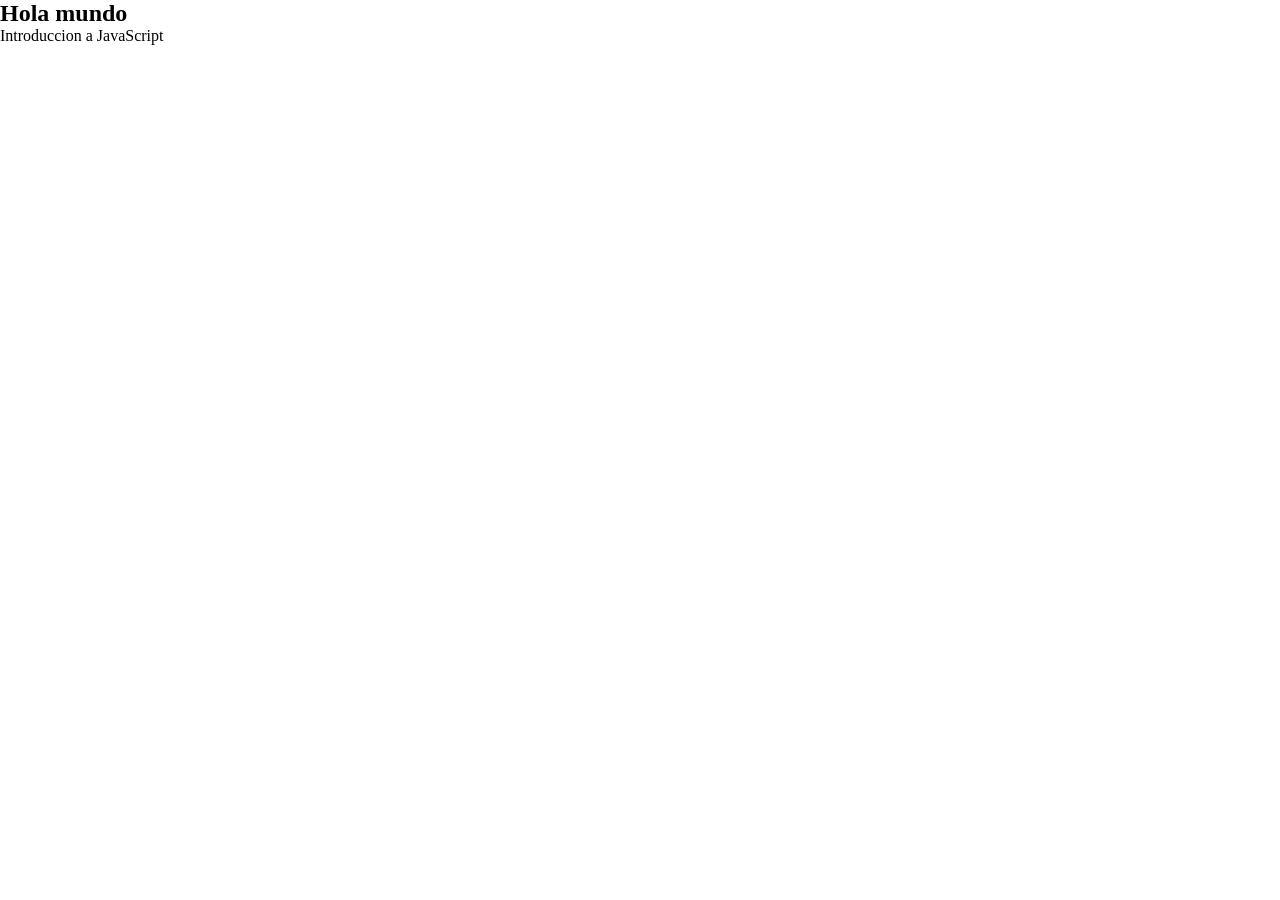
==== index.html @ 61e59fb0 "Pagina web dinamica" ====
<!DOCTYPE html>
<html lang="en">
<head>
    <meta charset="UTF-8">
    <meta name="viewport" content="width=device-width, initial-scale=1.0">
    <title>Document</title>

    <link rel="stylesheet" href="config.css">

</head>
<body>
    
    <script src="./main.js"></script>
</body>
</html>
---- config.css ----
* {
    margin: 0;
    padding: 0;
    box-sizing: border-box;
}

.titulo {

}
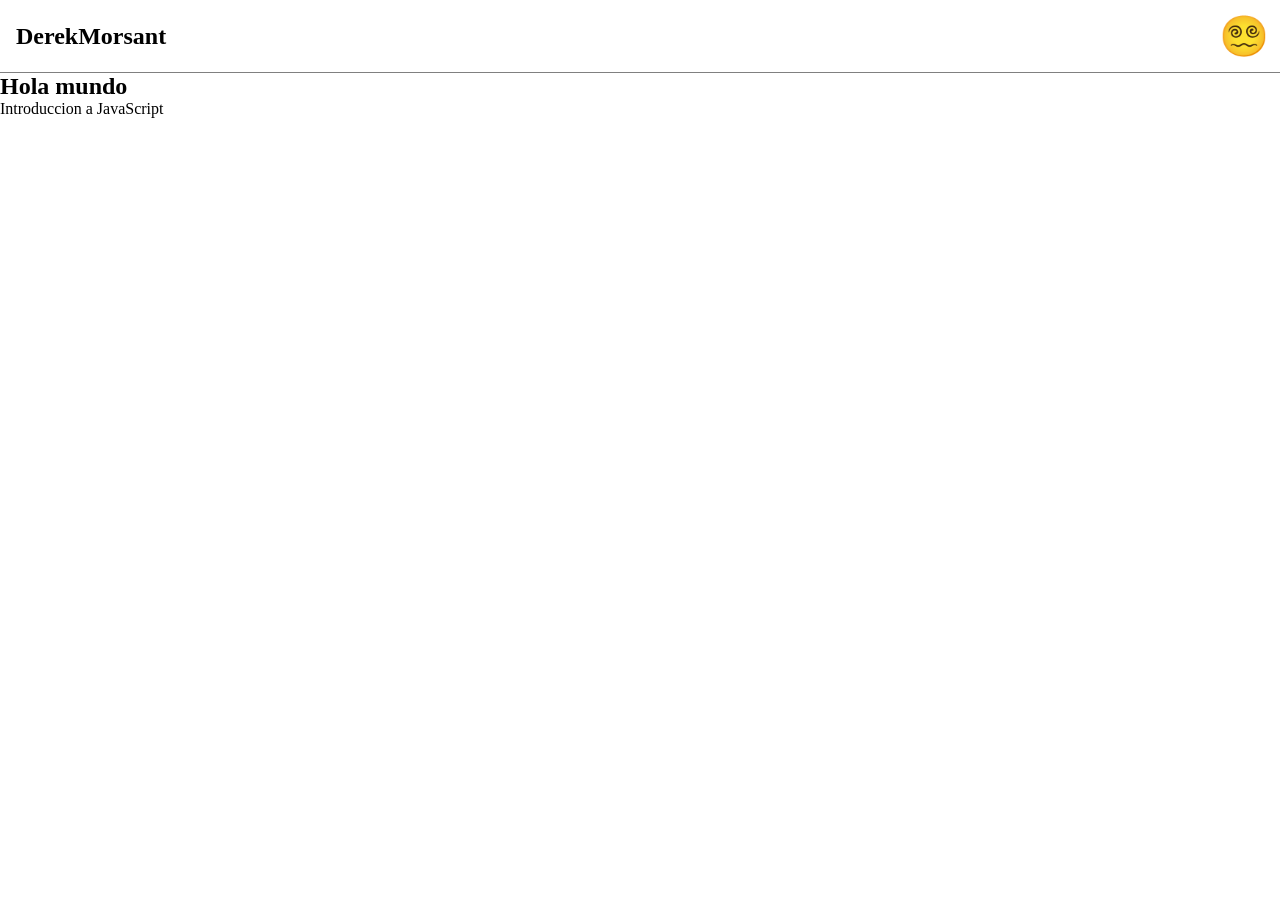
==== commit e71a1ef9: "Commit control" ====
--- a/index.html
+++ b/index.html
@@ -5,11 +5,14 @@
     <meta name="viewport" content="width=device-width, initial-scale=1.0">
     <title>Document</title>
 
+    <link rel="stylesheet" href="components/header/headerComponent.css">
     <link rel="stylesheet" href="config.css">
+
 
 </head>
 <body>
     
-    <script src="./main.js"></script>
+    <script src="./main.js" type="module"></script>
+    
 </body>
 </html>
--- a/components/header/headerComponent.css
+++ b/components/header/headerComponent.css
@@ -0,0 +1,18 @@
+.div {
+    height: 40px;
+    width: 40px;
+    display: flex;
+    align-items: center;
+    justify-content: center;
+    font-size: 40px;
+}
+
+.header {
+    display: grid;
+    grid-template-columns: 1fr auto;
+    align-items: center;
+
+    border-bottom: 1px solid gray;
+    padding: 1rem;
+}
+
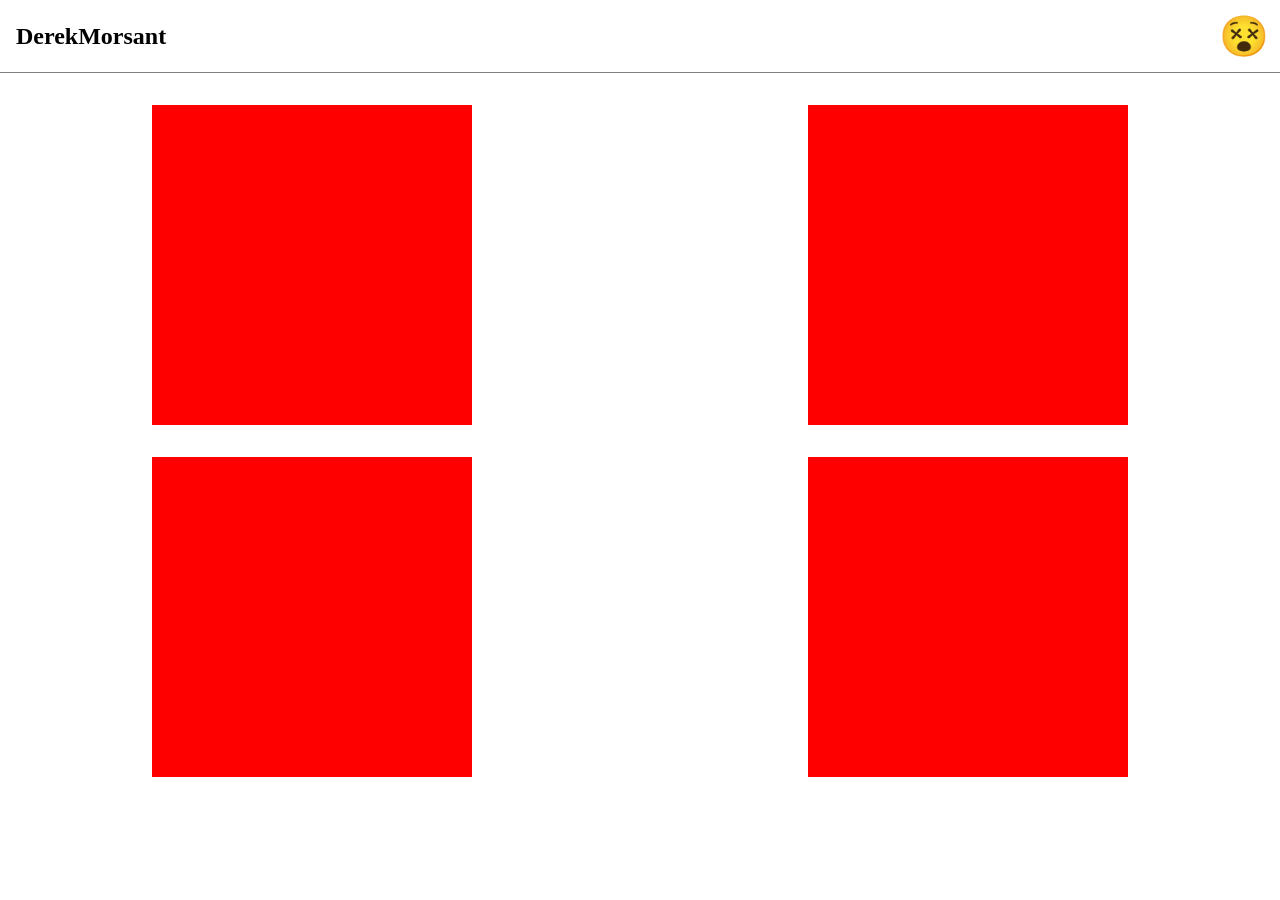
==== commit 0f4ca022: "Add files via upload" ====
--- a/index.html
+++ b/index.html
@@ -5,6 +5,8 @@
     <meta name="viewport" content="width=device-width, initial-scale=1.0">
     <title>Document</title>
 
+    <link rel="stylesheet" href="./components/seccion1/seccion1Component.css">
+    <link rel="stylesheet" href="./modulos/item/itemModulo.css">
     <link rel="stylesheet" href="components/header/headerComponent.css">
     <link rel="stylesheet" href="config.css">
 
--- a/components/seccion1/seccion1Component.css
+++ b/components/seccion1/seccion1Component.css
@@ -0,0 +1,11 @@
+.seccion-1 {
+    display: grid;
+    grid-template-columns: 1fr 1fr;
+    grid-template-rows: 1fr 1fr;
+    gap: 2rem;
+
+    margin-top: 2rem;
+
+    justify-items: center;
+    
+}
--- a/modulos/item/itemModulo.css
+++ b/modulos/item/itemModulo.css
@@ -0,0 +1,5 @@
+.item {
+    height: 20rem;
+    width: 20rem;
+    background-color: red;
+}
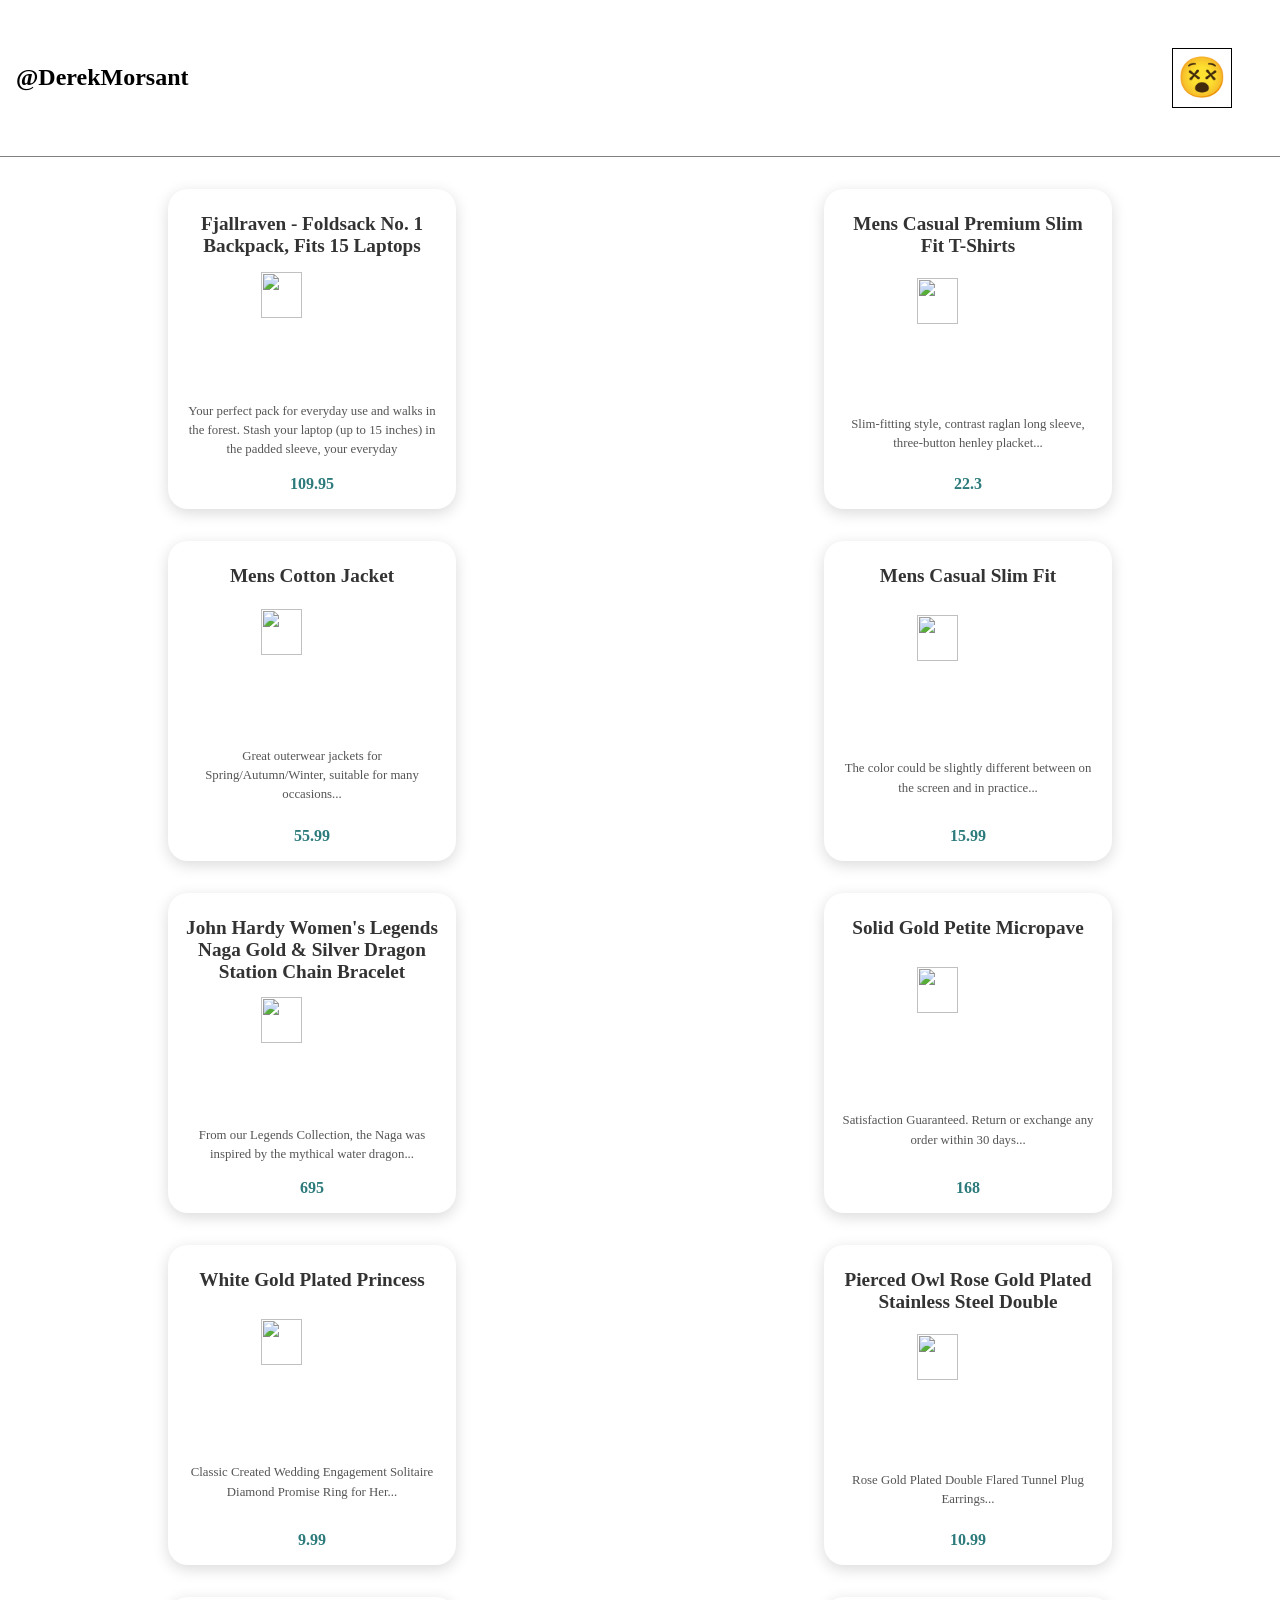
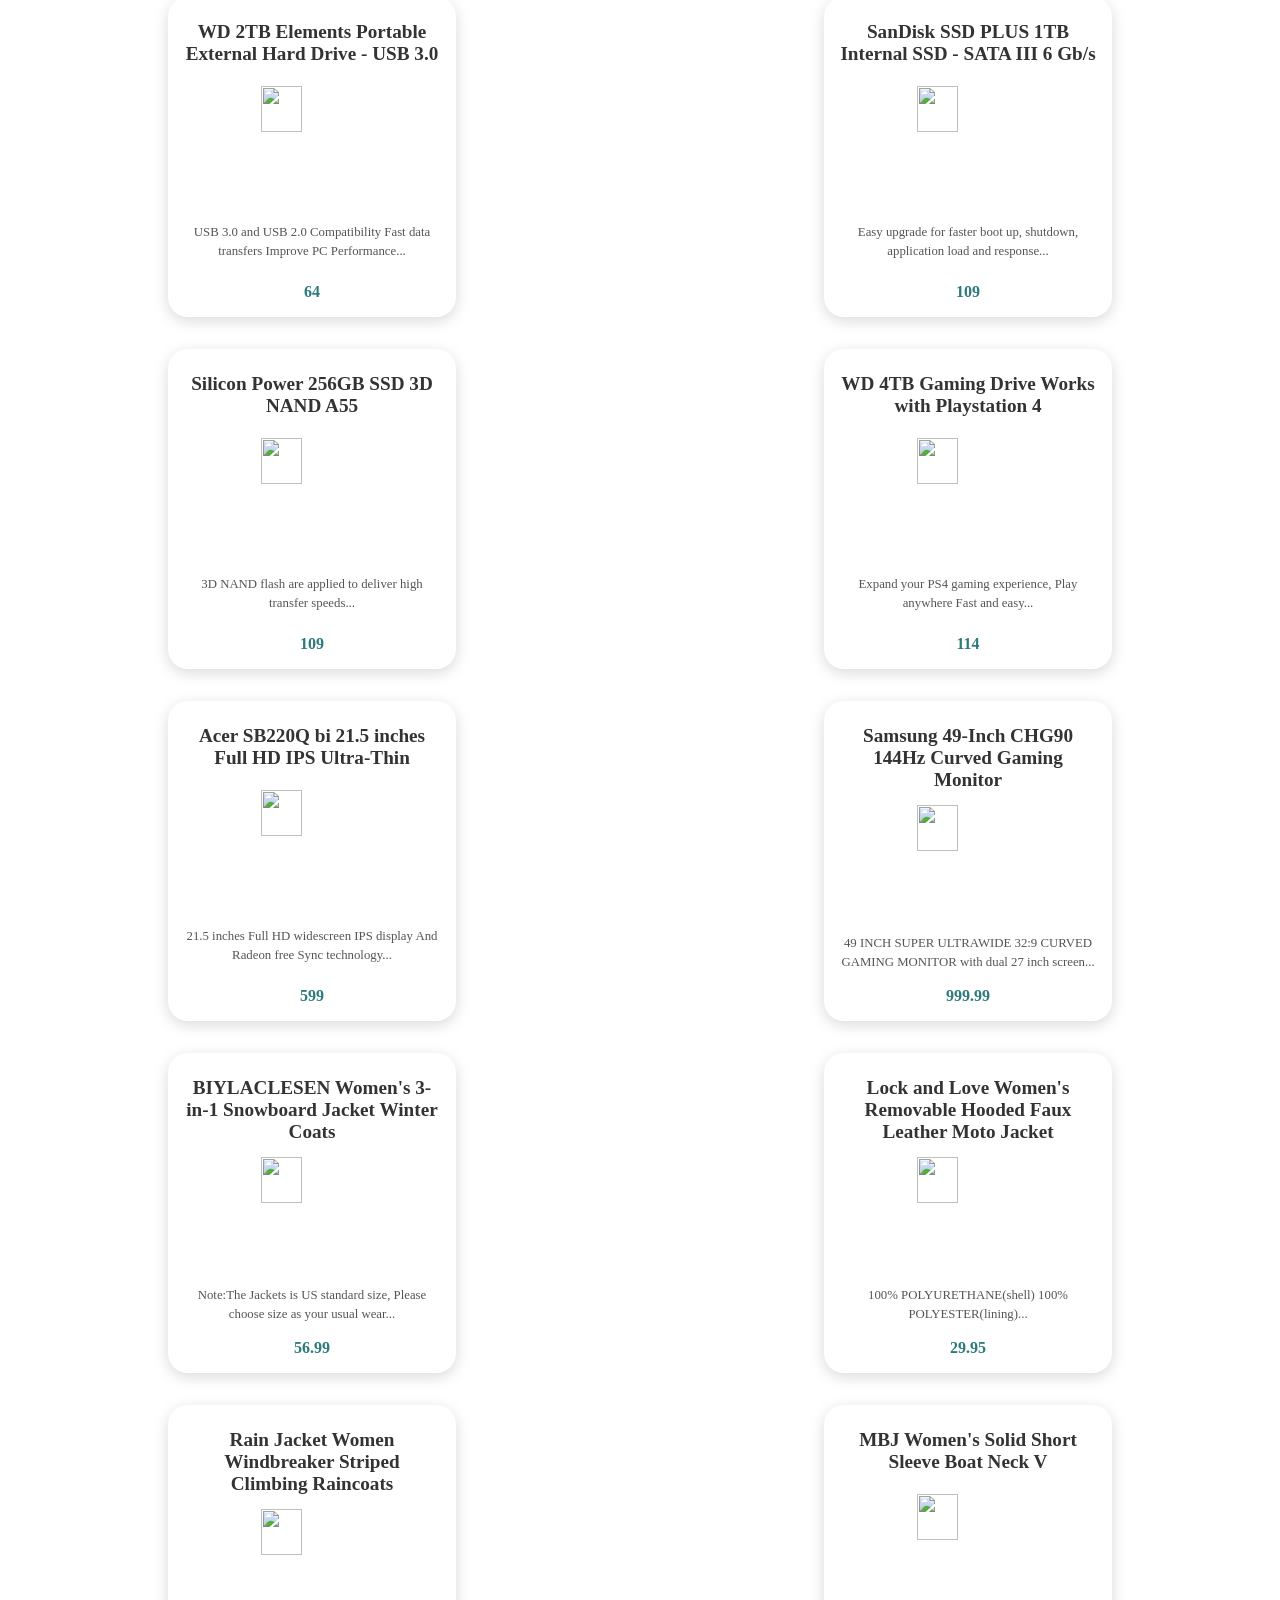
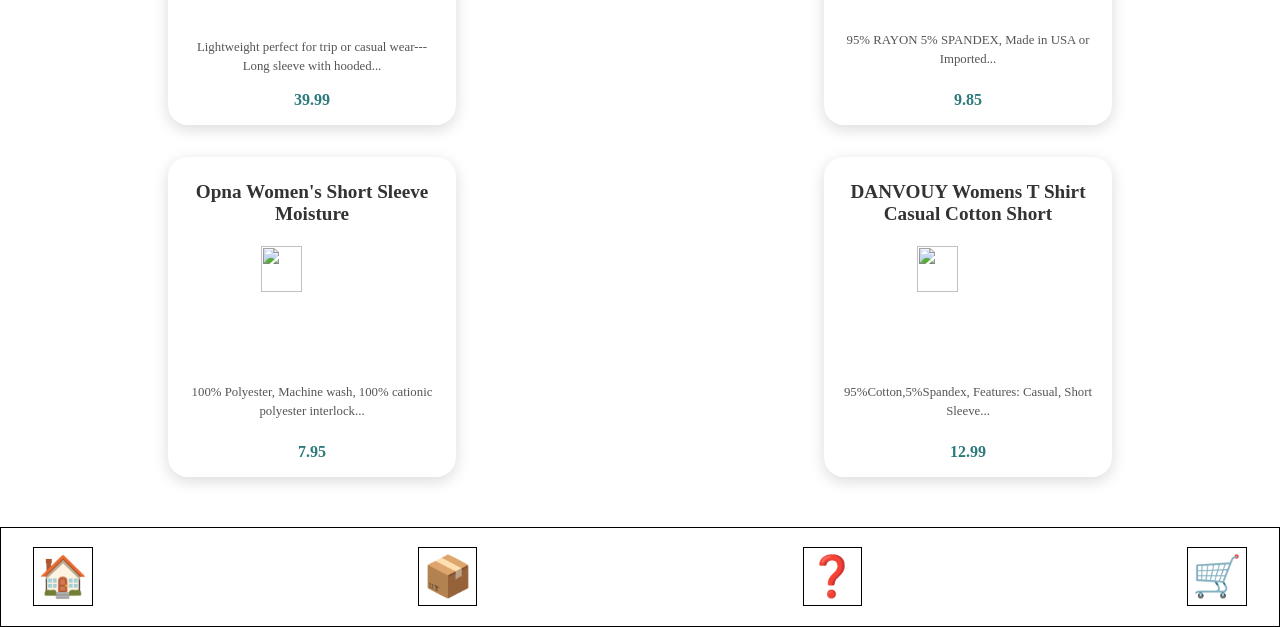
==== commit 6aa4dfa1: "Nav disenno" ====
--- a/index.html
+++ b/index.html
@@ -5,6 +5,7 @@
     <meta name="viewport" content="width=device-width, initial-scale=1.0">
     <title>Document</title>
 
+    <link rel="stylesheet" href="./components/nav/navComponent.css">
     <link rel="stylesheet" href="./components/seccion1/seccion1Component.css">
     <link rel="stylesheet" href="./modulos/item/itemModulo.css">
     <link rel="stylesheet" href="components/header/headerComponent.css">
--- a/components/nav/navComponent.css
+++ b/components/nav/navComponent.css
@@ -0,0 +1,16 @@
+.nav {
+    border: 1px solid black;
+    display: flex;
+    flex-direction: row;
+    align-items: center;
+    justify-content: space-between;
+    height:  100px;
+    margin-top: 50px;
+}   
+
+.div {
+    cursor: pointer;
+    padding: 1.8rem;
+    margin: 2rem;
+    border: 1px solid black;
+}
--- a/modulos/item/itemModulo.css
+++ b/modulos/item/itemModulo.css
@@ -1,5 +1,42 @@
 .item {
-    height: 20rem;
-    width: 20rem;
-    background-color: red;
-}+  height: 20rem;
+  width: 18rem;
+  display: flex;
+  flex-direction: column;
+  justify-content: space-between;
+  padding: 1rem;
+  border-radius: 20px;
+  box-shadow: 0 4px 15px rgba(0, 0, 0, 0.15);
+}
+
+.img {
+  width: 40%;
+  height: 40%;
+  margin: 0 auto;
+}
+
+.h1 {
+  font-size: 1.2rem;
+  text-align: center;
+  margin: 0.5rem 0;
+  color: #333;
+}
+
+.Descripcion {
+  font-size: 0.8rem;
+  color: #555;
+  text-align: center;
+  margin: 0.5rem 0;
+  line-height: 1.2rem;
+}
+
+.precio {
+  font-size: 1rem;
+  font-weight: 900;
+  color: #2c7a7b;
+  text-align: center;
+}
+
+.verde { 
+    background-color: rgb(95, 133, 204);
+}
--- a/config.css
+++ b/config.css
@@ -4,6 +4,10 @@
     box-sizing: border-box;
 }
 
-.titulo {
+.ocultar {
+    display: none;
+}
 
+html {
+    font-family: 'Times New Roman', Times, serif;
 }
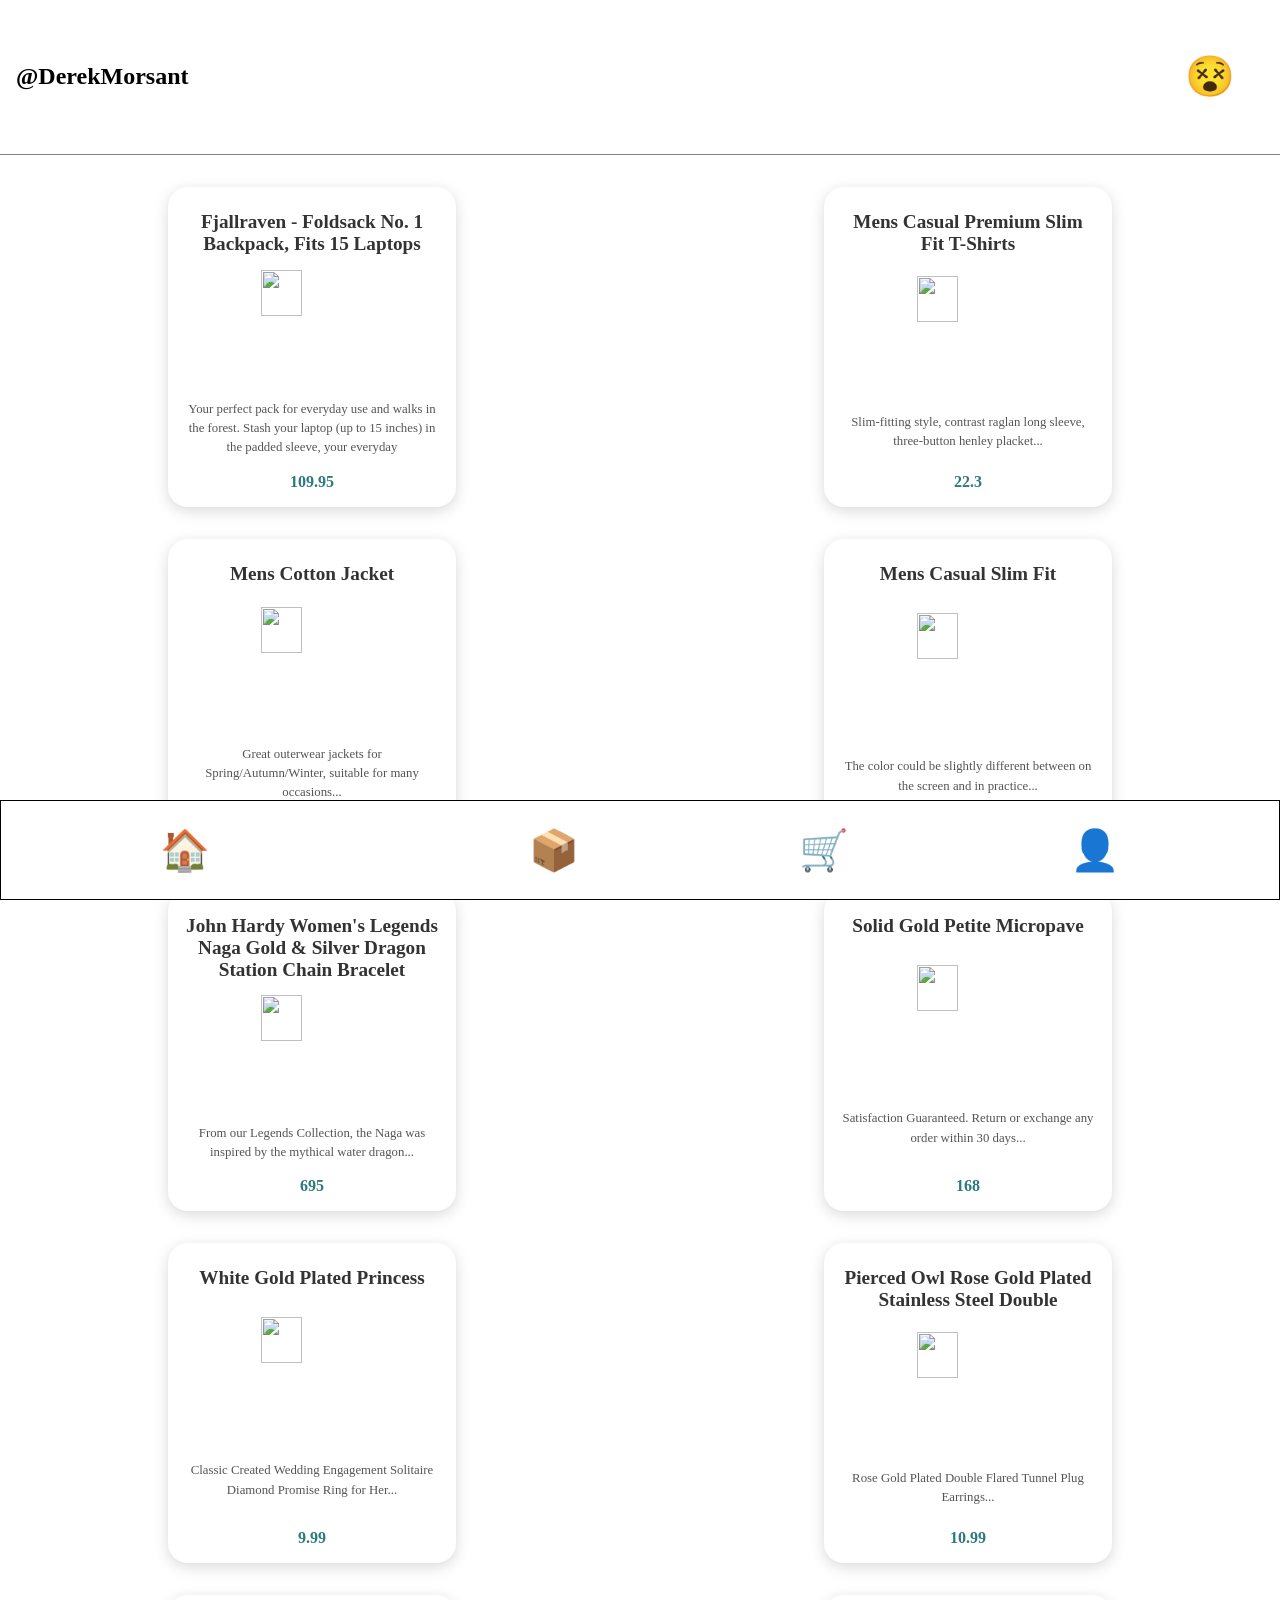
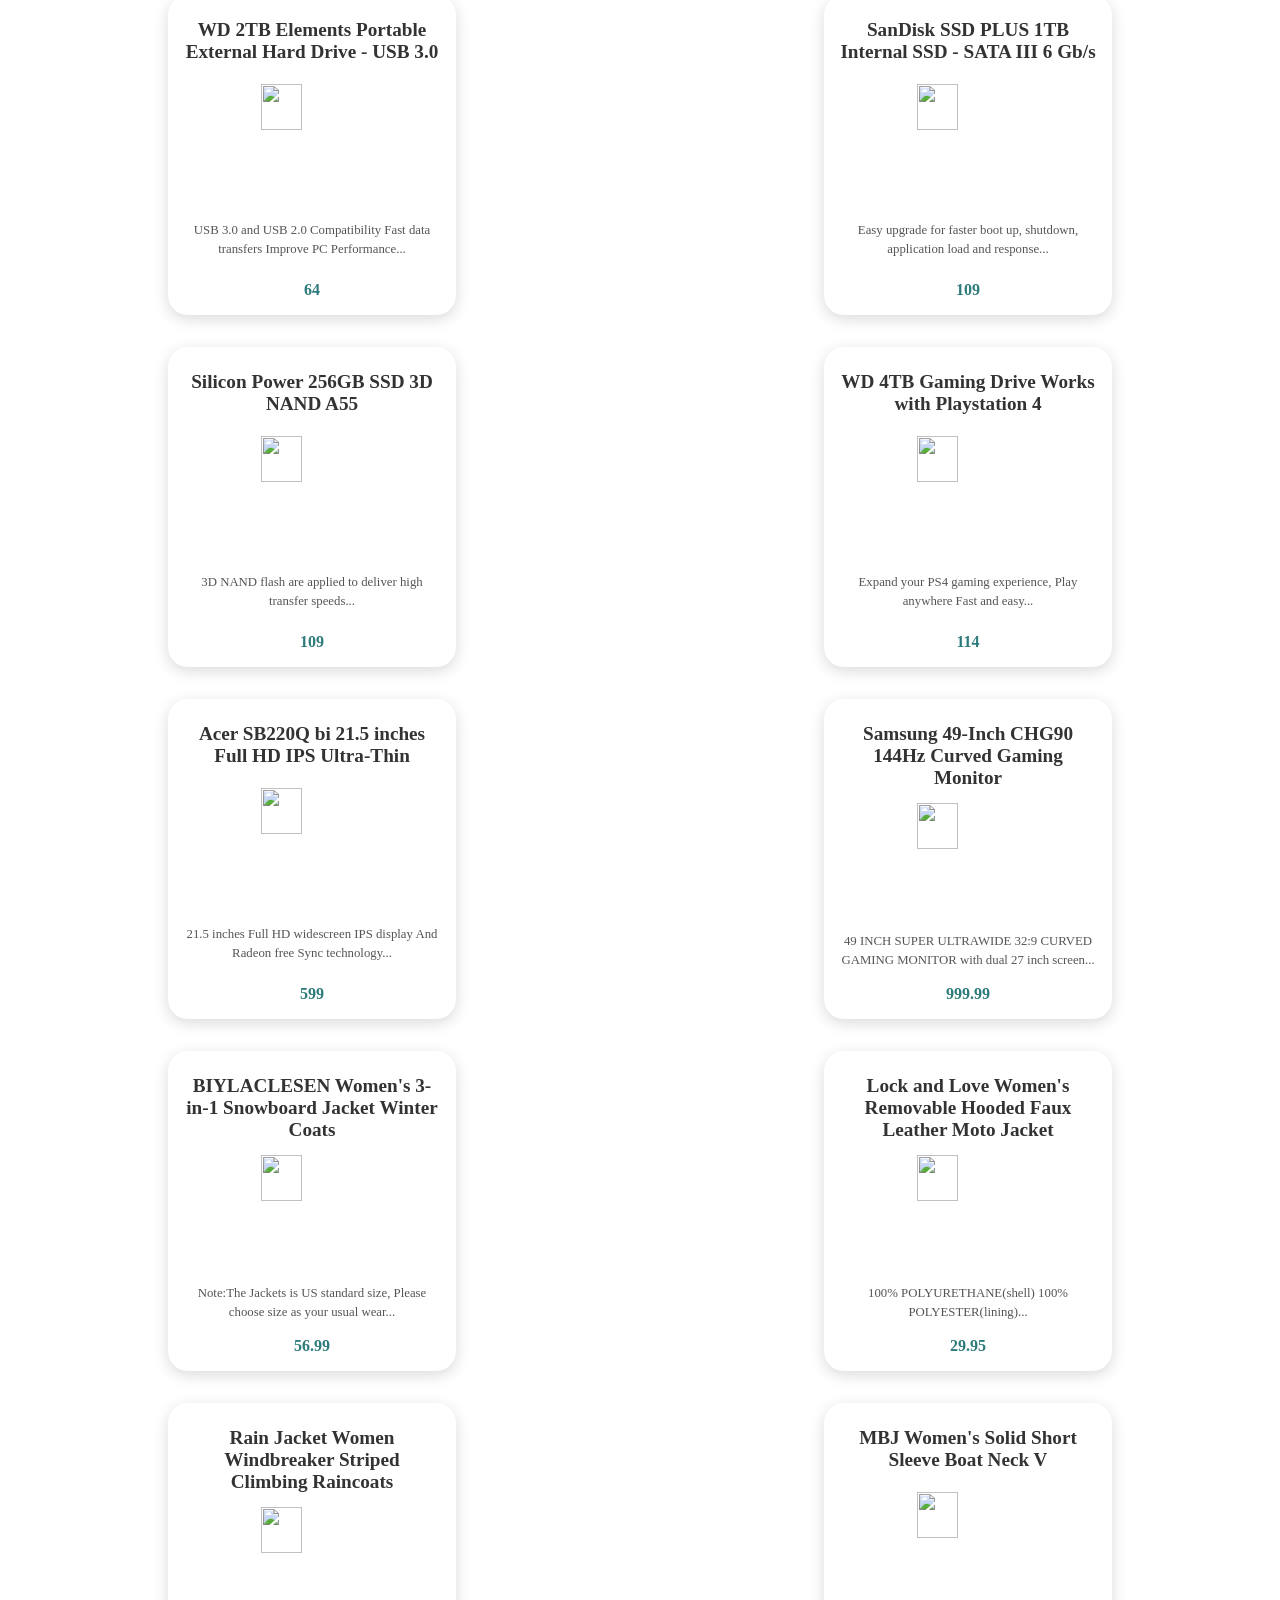
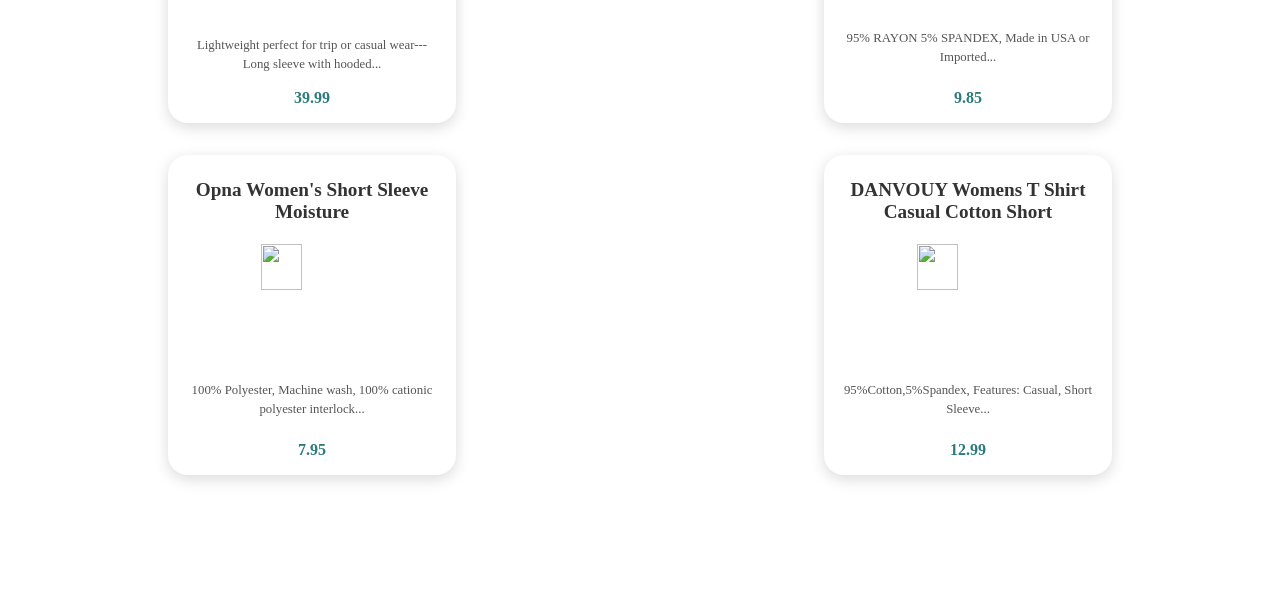
==== commit e313cffb: "LocalStorage" ====
--- a/index.html
+++ b/index.html
@@ -7,7 +7,7 @@
 
     <link rel="stylesheet" href="./components/nav/navComponent.css">
     <link rel="stylesheet" href="./components/seccion1/seccion1Component.css">
-    <link rel="stylesheet" href="./modulos/item/itemModulo.css">
+    <link rel="stylesheet" href="./modulos/item/productoModulo.css">
     <link rel="stylesheet" href="components/header/headerComponent.css">
     <link rel="stylesheet" href="config.css">
 
--- a/components/nav/navComponent.css
+++ b/components/nav/navComponent.css
@@ -1,16 +1,42 @@
 .nav {
+    position: fixed;
+    bottom: 0;
+    left: 0;
     border: 1px solid black;
     display: flex;
     flex-direction: row;
     align-items: center;
-    justify-content: space-between;
+    justify-content: space-around;
     height:  100px;
-    margin-top: 50px;
+    width: 100%;
+    background-color: white;
 }   
 
 .div {
     cursor: pointer;
     padding: 1.8rem;
     margin: 2rem;
-    border: 1px solid black;
+    
+}
+
+.div-car{
+    cursor: pointer;
+    padding: 1.8rem;
+    margin: 2rem;
+    position: relative;
+    font-size: 40px;
+}
+.div-item {
+    position: absolute;
+    top: 18px;
+    right: 20px;
+    border-radius: 100%;
+    background-color: rgb(255, 0, 0);
+    color: white;
+    width: 25px;
+    height: 25px;
+    font-size: 20px;
+    display: flex;
+    justify-content: center;
+    align-items: center;
 }
--- a/components/seccion1/seccion1Component.css
+++ b/components/seccion1/seccion1Component.css
@@ -2,10 +2,11 @@
     display: grid;
     grid-template-columns: 1fr 1fr;
     grid-template-rows: 1fr 1fr;
-    gap: 2rem;
+    gap: 2rem ;
 
     margin-top: 2rem;
 
     justify-items: center;
-    
-}+    padding-bottom: 120px;
+}
+
--- a/modulos/item/productoModulo.css
+++ b/modulos/item/productoModulo.css
@@ -0,0 +1,42 @@
+.item {
+  height: 20rem;
+  width: 18rem;
+  display: flex;
+  flex-direction: column;
+  justify-content: space-between;
+  padding: 1rem;
+  border-radius: 20px;
+  box-shadow: 0 4px 15px rgba(0, 0, 0, 0.15);
+}
+
+.img {
+  width: 40%;
+  height: 40%;
+  margin: 0 auto;
+}
+
+.h1 {
+  font-size: 1.2rem;
+  text-align: center;
+  margin: 0.5rem 0;
+  color: #333;
+}
+
+.Descripcion {
+  font-size: 0.8rem;
+  color: #555;
+  text-align: center;
+  margin: 0.5rem 0;
+  line-height: 1.2rem;
+}
+
+.precio {
+  font-size: 1rem;
+  font-weight: 900;
+  color: #2c7a7b;
+  text-align: center;
+}
+
+.verde { 
+    background-color: rgb(95, 133, 204);
+}
--- a/components/header/headerComponent.css
+++ b/components/header/headerComponent.css
@@ -1,6 +1,6 @@
 .div {
     height: 40px;
-    width: 40px;
+    width: 100%;
     display: flex;
     align-items: center;
     justify-content: center;
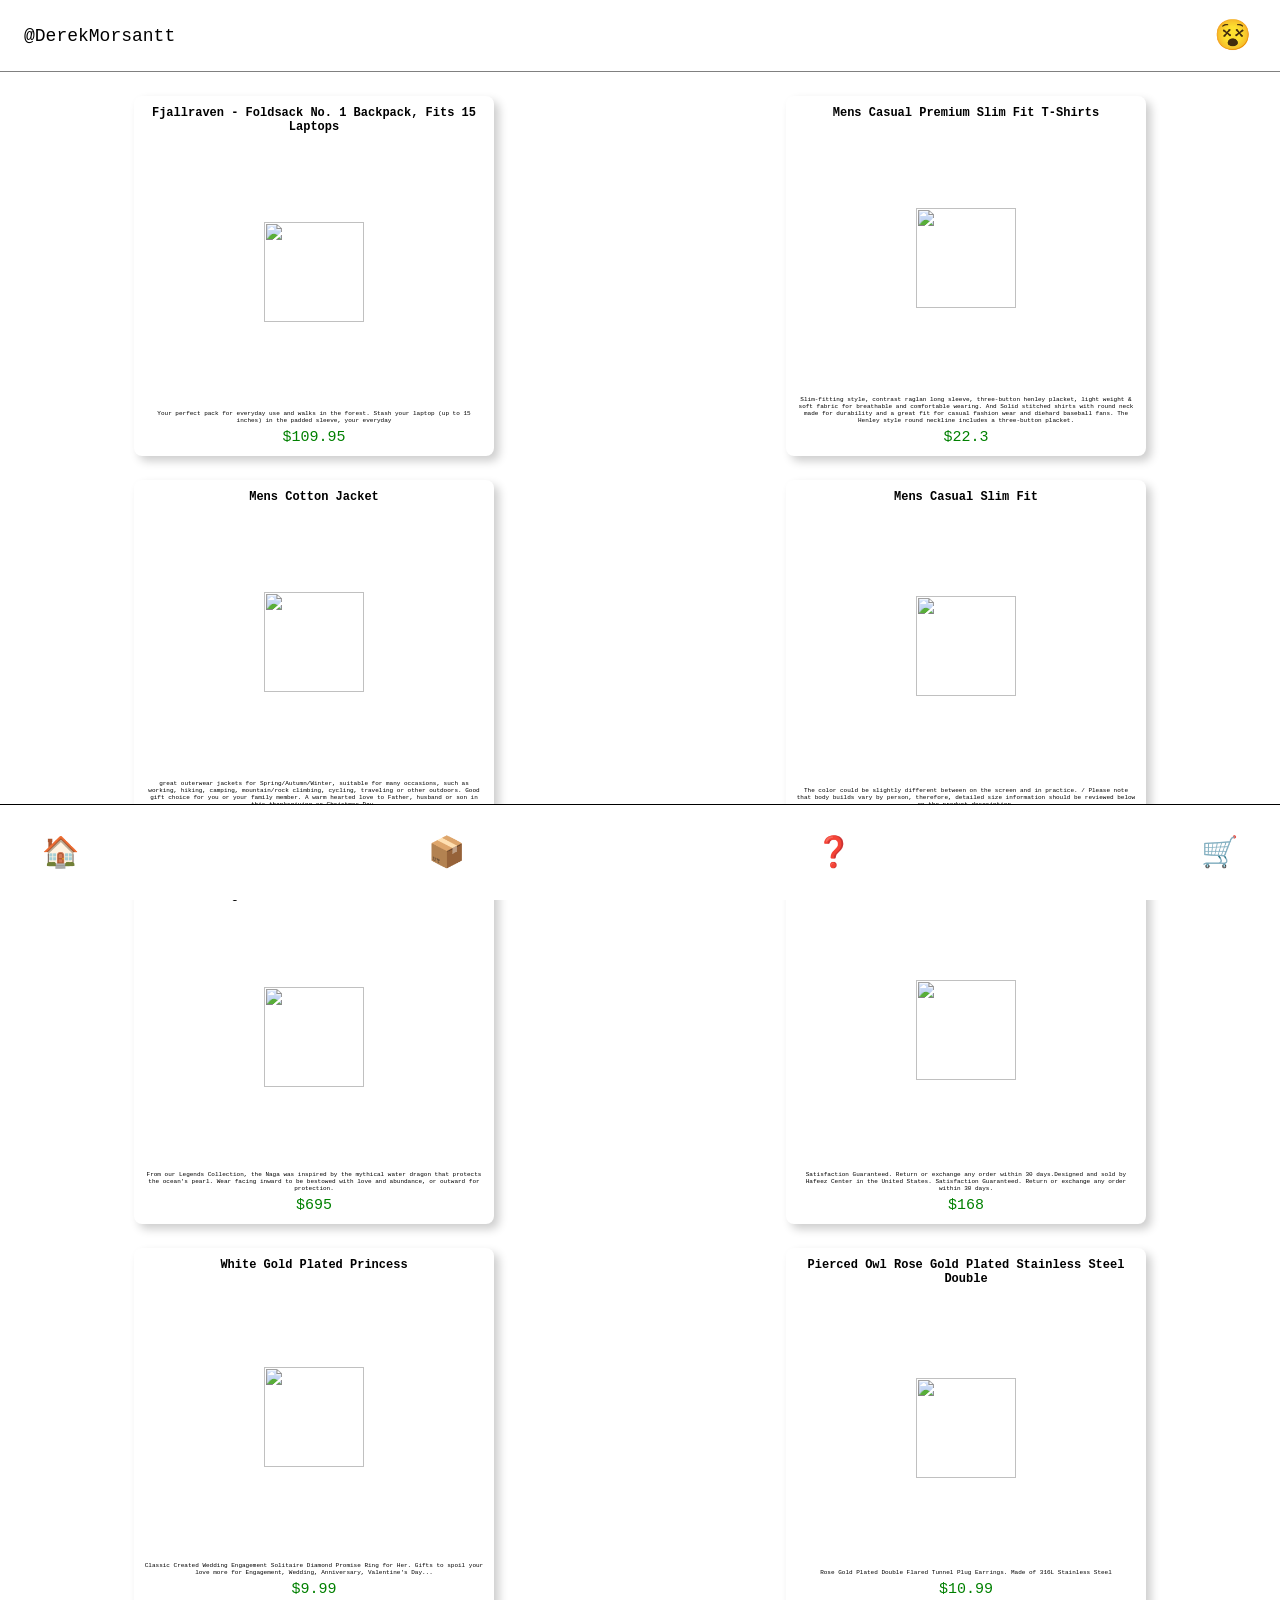
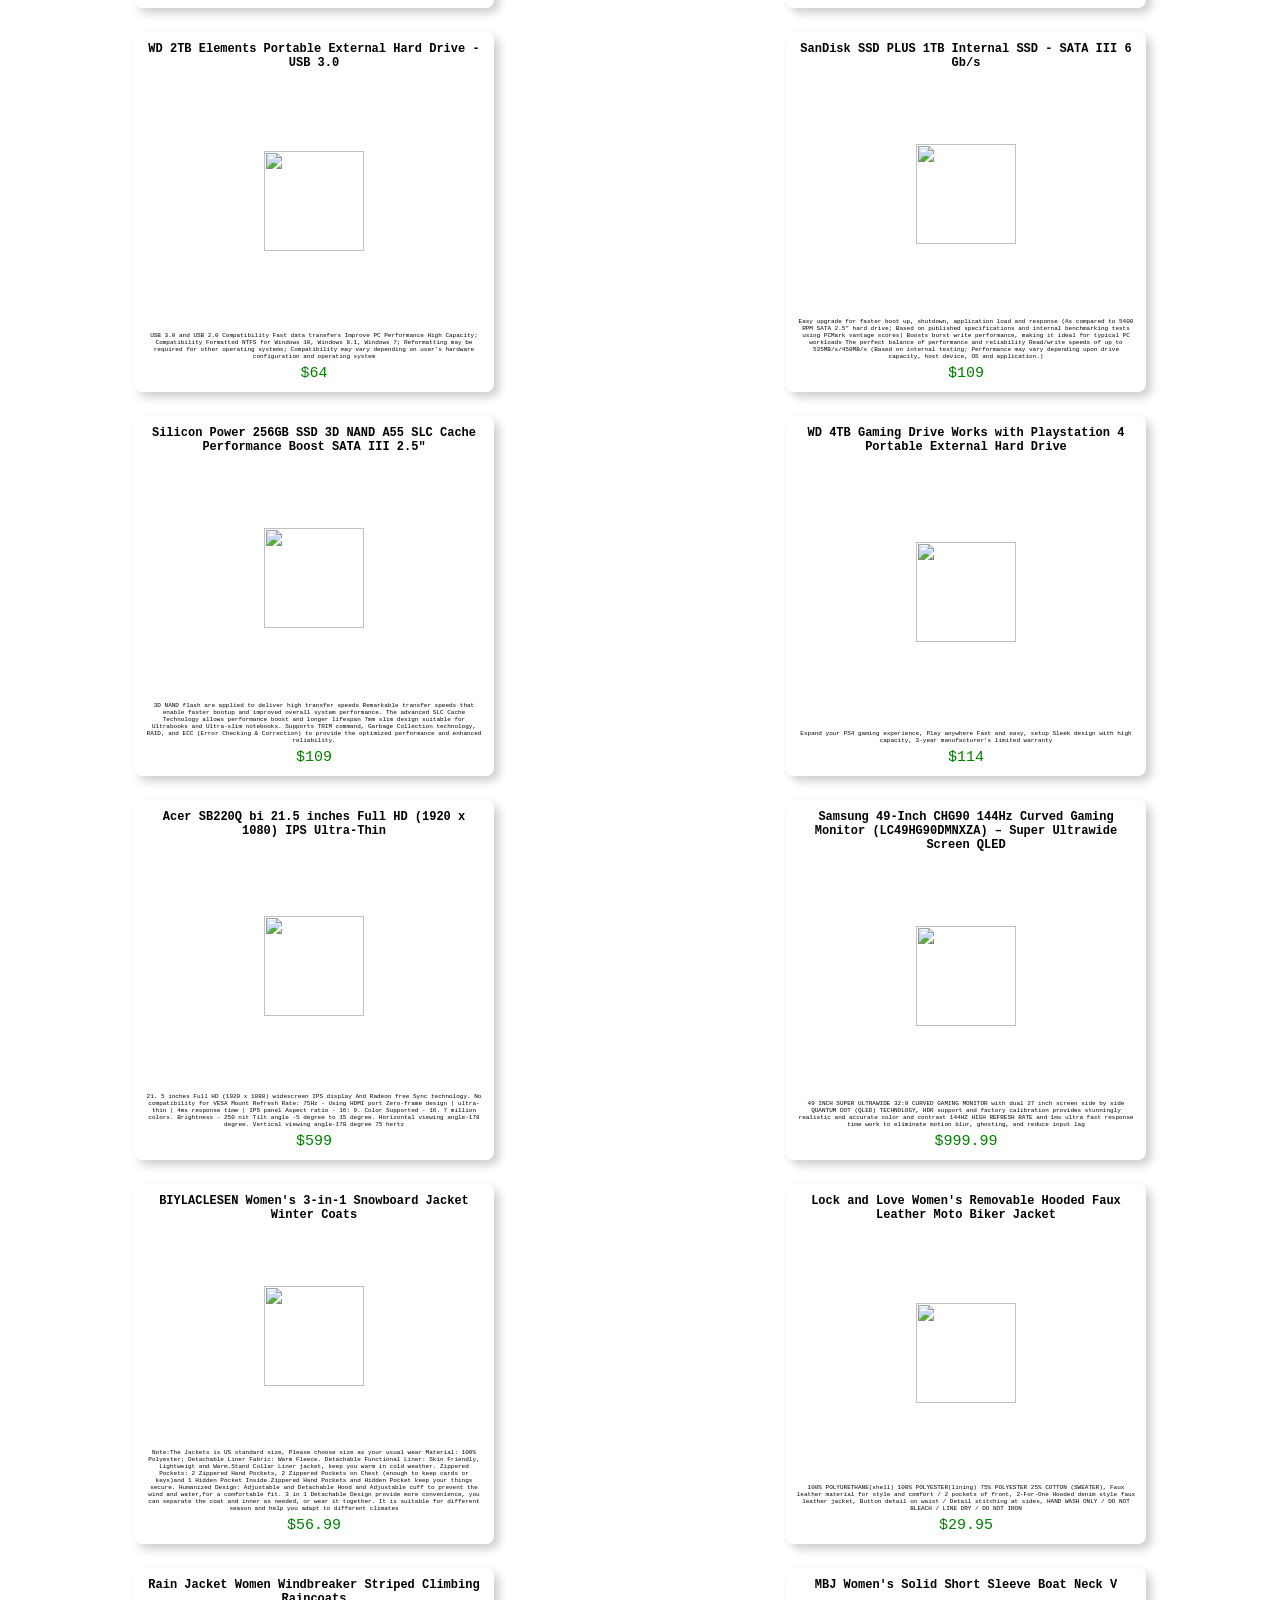
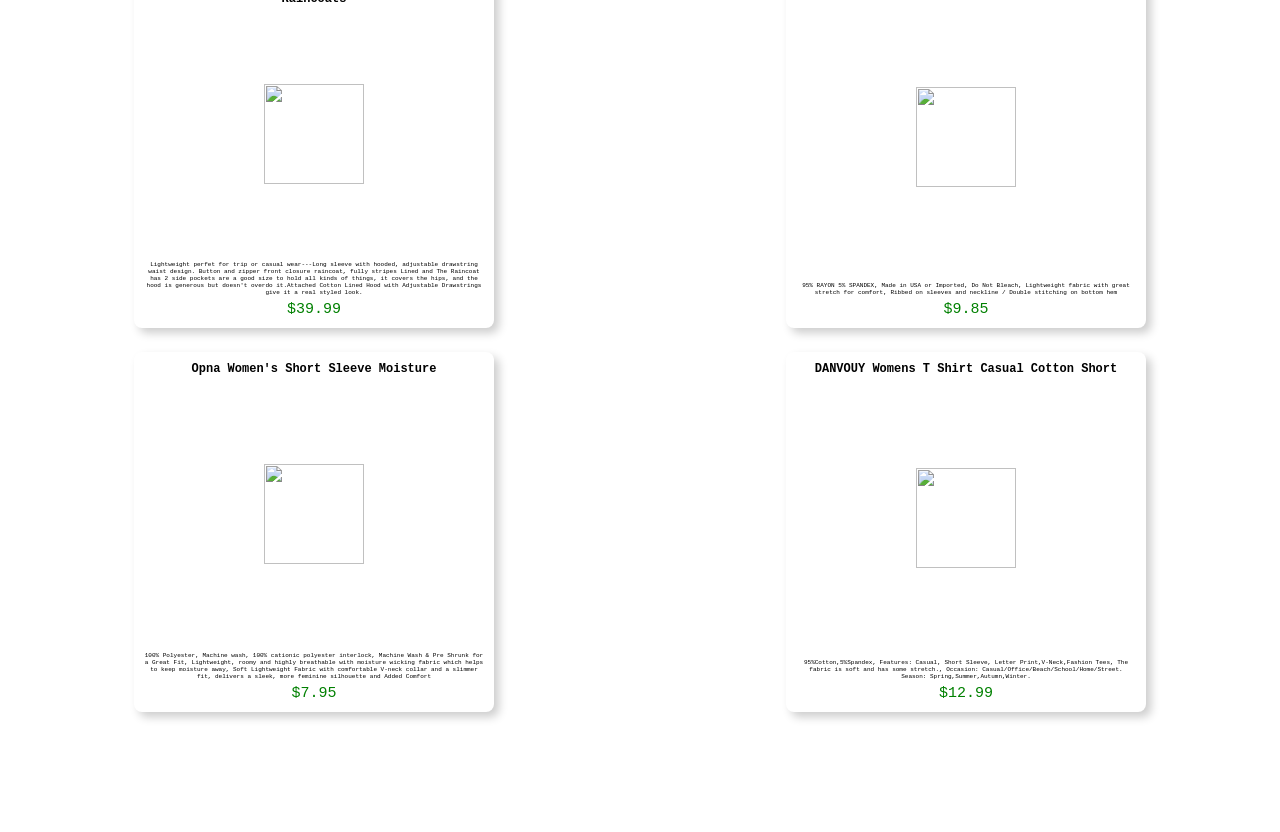
==== commit 1303105c: "Add files via upload" ====
--- a/index.html
+++ b/index.html
@@ -4,18 +4,16 @@
     <meta charset="UTF-8">
     <meta name="viewport" content="width=device-width, initial-scale=1.0">
     <title>Document</title>
-
-    <link rel="stylesheet" href="./components/nav/navComponent.css">
-    <link rel="stylesheet" href="./components/seccion1/seccion1Component.css">
-    <link rel="stylesheet" href="./modulos/item/productoModulo.css">
+    
+    <link rel="stylesheet" href="config.css">
+    <link rel="stylesheet" href="components/footer/footerComponent.css">
     <link rel="stylesheet" href="components/header/headerComponent.css">
-    <link rel="stylesheet" href="config.css">
-
-
+    <link rel="stylesheet" href="components/nav/navComponent.css">
+    <link rel="stylesheet" href="components/seccion1/seccion1Component.css">
+    <link rel="stylesheet" href="modulos/item/itemModulo.css">
 </head>
 <body>
-    
-    <script src="./main.js" type="module"></script>
+    <script src="main.js" type="module"></script>
     
 </body>
 </html>
--- a/config.css
+++ b/config.css
@@ -2,12 +2,16 @@
     margin: 0;
     padding: 0;
     box-sizing: border-box;
-}
-
-.ocultar {
-    display: none;
+    cursor: pointer;
 }
 
 html {
-    font-family: 'Times New Roman', Times, serif;
+    font-size: 12px;
+    font-family: monospace;
 }
+
+
+
+
+
+
--- a/components/header/headerComponent.css
+++ b/components/header/headerComponent.css
@@ -1,18 +1,24 @@
-.div {
-    height: 40px;
-    width: 100%;
-    display: flex;
-    align-items: center;
-    justify-content: center;
-    font-size: 40px;
-}
+header {
+    height: 6rem;
+    border-bottom: 1px solid gray;
+    padding: 0 2rem;
 
-.header {
     display: grid;
     grid-template-columns: 1fr auto;
     align-items: center;
-
-    border-bottom: 1px solid gray;
-    padding: 1rem;
 }
 
+.titulo {
+    font-size: 1.5rem;
+}
+
+.div-logo {
+    width: 4rem;
+    height: 4rem;
+    border-radius: 5px;
+
+    font-size: 2.5rem;
+    display: flex;
+    justify-content: center;
+    align-items: center;
+}
--- a/components/nav/navComponent.css
+++ b/components/nav/navComponent.css
@@ -2,41 +2,37 @@
     position: fixed;
     bottom: 0;
     left: 0;
-    border: 1px solid black;
+
+    width: 100%;
+    height: 8rem;
+    background-color: white;
+    border-top: 1px solid black;
     display: flex;
-    flex-direction: row;
     align-items: center;
-    justify-content: space-around;
-    height:  100px;
-    width: 100%;
-    background-color: white;
+    justify-content: space-between;
+    margin-top: 5rem;
+    z-index: 1000;
 }   
 
-.div {
-    cursor: pointer;
-    padding: 1.8rem;
+.cuadros {
+    padding: 1.5rem;
     margin: 2rem;
-    
+    font-size: 2.5rem;
+    text-decoration: none;
 }
 
-.div-car{
-    cursor: pointer;
-    padding: 1.8rem;
-    margin: 2rem;
-    position: relative;
-    font-size: 40px;
+.div-item {
+    width:  20px;
+    height: 20px;
+    border-radius: 100%;
+    background-color: red;
+    color: white;
+    font-size: 18px;
+    position: absolute;
+    top: 20px;
+    right: 30px;
+
+    display: flex;
+    align-items: center;
+    justify-content: center;
 }
-.div-item {
-    position: absolute;
-    top: 18px;
-    right: 20px;
-    border-radius: 100%;
-    background-color: rgb(255, 0, 0);
-    color: white;
-    width: 25px;
-    height: 25px;
-    font-size: 20px;
-    display: flex;
-    justify-content: center;
-    align-items: center;
-}
--- a/components/seccion1/seccion1Component.css
+++ b/components/seccion1/seccion1Component.css
@@ -1,12 +1,11 @@
-.seccion-1 {
-    display: grid;
-    grid-template-columns: 1fr 1fr;
-    grid-template-rows: 1fr 1fr;
-    gap: 2rem ;
-
-    margin-top: 2rem;
-
-    justify-items: center;
-    padding-bottom: 120px;
-}
-
+.seccion-1 {
+    display: grid;
+    grid-template-columns: 1fr 1fr;
+    grid-template-rows: 1fr 1fr;
+    gap: 2rem ;
+
+    margin-top: 2rem;
+  
+    justify-items: center;
+    padding-bottom: 120px;
+}
--- a/modulos/item/itemModulo.css
+++ b/modulos/item/itemModulo.css
@@ -0,0 +1,44 @@
+.item {
+  width: 30rem;
+  height: 30rem;
+  background-color: white;
+  border-radius: 8px;
+  box-shadow: 5px 5px 10px rgba(0,0,0,0.2);
+  padding: 10px;
+  display: flex;
+  flex-direction: column;
+  justify-content: space-between;
+  text-align: center;
+}
+
+.item img {
+  width: 100px;
+  height: 100px;
+  margin: auto;
+}
+
+.item h3 {
+  font-size: 12px;
+}
+
+.item p {
+  font-size: 6px;
+}
+
+.item span {
+  font-size: 15px;
+  color: green;
+  margin-top: 5px;
+}
+
+.verde {
+  background-color: green;
+}
+
+@media (max-width: 768px) {
+  .item {
+    width: 18rem; 
+    height: 35rem;
+  }
+}
+                                                                                                                                                                                                                                                                          
